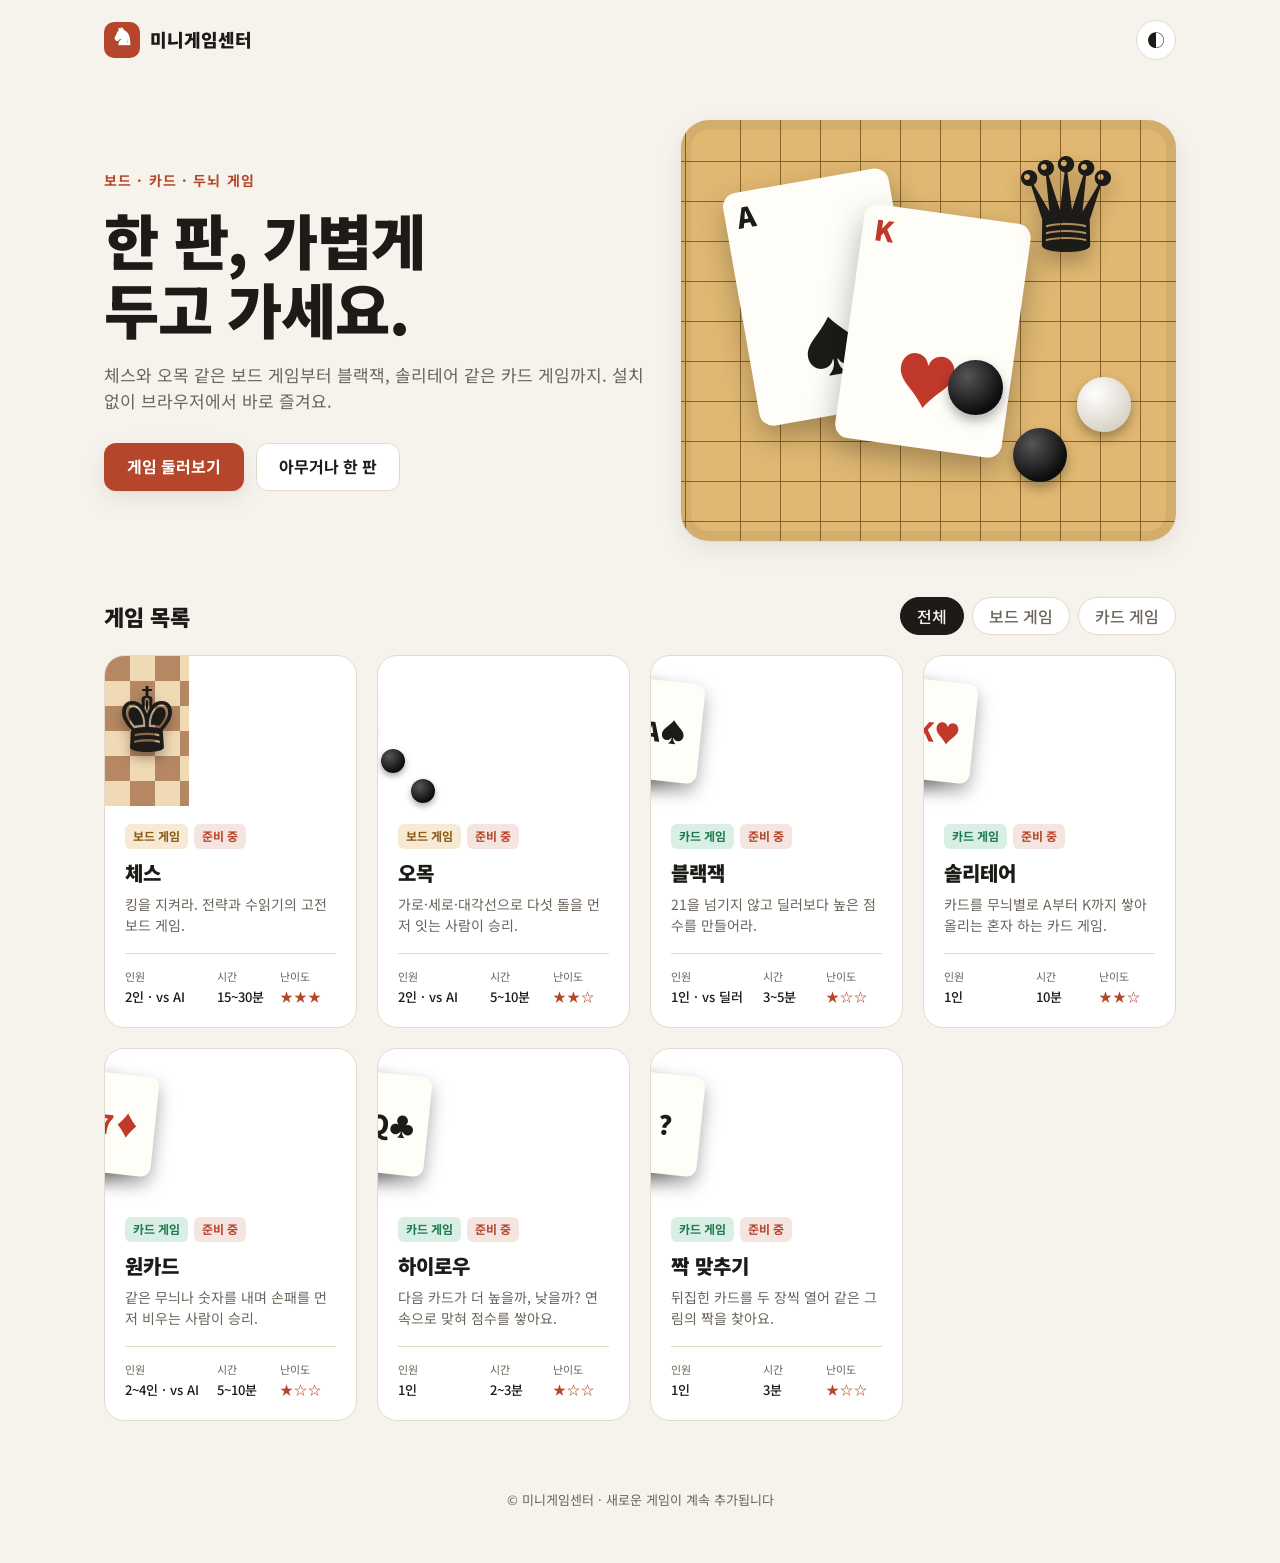
==== index.html @ bc5f4007 "Add mini game center main screen Lobby page listing chess, omok and card games (blackjack, solitaire" ====
<!doctype html>
<html lang="ko">
<head>
  <meta charset="utf-8">
  <meta name="viewport" content="width=device-width, initial-scale=1">
  <title>미니게임센터</title>
  <meta name="description" content="체스, 오목, 카드 게임을 한 곳에서 즐기는 미니게임센터">
  <link rel="preconnect" href="https://fonts.googleapis.com">
  <link rel="preconnect" href="https://fonts.gstatic.com" crossorigin>
  <link href="https://fonts.googleapis.com/css2?family=Noto+Sans+KR:wght@400;500;700;900&family=Noto+Sans+Symbols+2&display=swap" rel="stylesheet">
  <link rel="stylesheet" href="assets/style.css">
</head>
<body>
  <header class="topbar">
    <a class="brand" href="./">
      <span class="brand-mark" aria-hidden="true">♞</span>
      <span>미니게임센터</span>
    </a>
    <button class="theme-toggle" id="themeToggle" type="button" aria-label="테마 전환">
      <span aria-hidden="true">◐</span>
    </button>
  </header>

  <main>
    <section class="hero">
      <div class="hero-text">
        <p class="eyebrow">보드 · 카드 · 두뇌 게임</p>
        <h1>한 판, 가볍게<br>두고 가세요.</h1>
        <p class="lead">체스와 오목 같은 보드 게임부터 블랙잭, 솔리테어 같은 카드 게임까지. 설치 없이 브라우저에서 바로 즐겨요.</p>
        <div class="hero-actions">
          <a class="btn btn-primary" href="#games">게임 둘러보기</a>
          <button class="btn btn-ghost" id="randomPick" type="button">아무거나 한 판</button>
        </div>
      </div>
      <div class="hero-art" aria-hidden="true">
        <div class="float-card c1"><span class="rank">A</span><span class="suit">♠</span></div>
        <div class="float-card c2 red"><span class="rank">K</span><span class="suit">♥</span></div>
        <div class="float-piece p1">♛</div>
        <div class="stone s1"></div>
        <div class="stone s2"></div>
        <div class="stone s3"></div>
      </div>
    </section>

    <section class="recent" id="recentSection" hidden>
      <h2 class="section-title">최근 플레이</h2>
      <div class="recent-list" id="recentList"></div>
    </section>

    <section class="games" id="games">
      <div class="games-head">
        <h2 class="section-title">게임 목록</h2>
        <div class="filters" role="tablist" aria-label="게임 분류">
          <button class="chip is-active" role="tab" aria-selected="true" data-filter="all">전체</button>
          <button class="chip" role="tab" aria-selected="false" data-filter="board">보드 게임</button>
          <button class="chip" role="tab" aria-selected="false" data-filter="card">카드 게임</button>
        </div>
      </div>
      <div class="grid" id="gameGrid"></div>
    </section>
  </main>

  <footer class="footer">
    <p>© 미니게임센터 · 새로운 게임이 계속 추가됩니다</p>
  </footer>

  <div class="toast" id="toast" role="status" aria-live="polite"></div>

  <script src="assets/games.js"></script>
  <script src="assets/main.js"></script>
</body>
</html>
---- assets/style.css ----
:root {
  --glyph: "Noto Sans Symbols 2", "Segoe UI Symbol", "DejaVu Sans", serif;
  --bg: #f6f3ec;
  --surface: #ffffff;
  --surface-2: #efe9dd;
  --text: #1d1b18;
  --muted: #6b655b;
  --line: #e2dbcc;
  --accent: #b5462b;
  --accent-ink: #ffffff;
  --board: #e0b872;
  --board-line: #8a6327;
  --felt: #1f6b47;
  --shadow: 0 1px 2px rgba(40, 30, 10, .06), 0 8px 24px rgba(40, 30, 10, .08);
  color-scheme: light;
}

@media (prefers-color-scheme: dark) {
  :root:not([data-theme="light"]) {
    --bg: #14130f;
    --surface: #1e1c17;
    --surface-2: #292620;
    --text: #f1ece2;
    --muted: #a59d8f;
    --line: #36322a;
    --accent: #e0714f;
    --accent-ink: #1a0f0a;
    --board: #b98d48;
    --board-line: #5e4219;
    --felt: #1a5a3c;
    --shadow: 0 1px 2px rgba(0, 0, 0, .3), 0 8px 24px rgba(0, 0, 0, .35);
    color-scheme: dark;
  }
}

:root[data-theme="dark"] {
  --bg: #14130f;
  --surface: #1e1c17;
  --surface-2: #292620;
  --text: #f1ece2;
  --muted: #a59d8f;
  --line: #36322a;
  --accent: #e0714f;
  --accent-ink: #1a0f0a;
  --board: #b98d48;
  --board-line: #5e4219;
  --felt: #1a5a3c;
  --shadow: 0 1px 2px rgba(0, 0, 0, .3), 0 8px 24px rgba(0, 0, 0, .35);
  color-scheme: dark;
}

* { box-sizing: border-box; }

html { scroll-behavior: smooth; }

body {
  margin: 0;
  background: var(--bg);
  color: var(--text);
  font-family: "Noto Sans KR", system-ui, -apple-system, sans-serif;
  line-height: 1.55;
  -webkit-font-smoothing: antialiased;
}

main, .topbar, .footer {
  width: 100%;
  max-width: 1120px;
  margin: 0 auto;
  padding-left: 24px;
  padding-right: 24px;
}

button { font: inherit; color: inherit; }

/* ---------- 상단 바 ---------- */
.topbar {
  display: flex;
  align-items: center;
  justify-content: space-between;
  padding-top: 20px;
  padding-bottom: 20px;
}

.brand {
  display: flex;
  align-items: center;
  gap: 10px;
  font-weight: 900;
  font-size: 18px;
  color: var(--text);
  text-decoration: none;
}

.brand-mark {
  display: grid;
  place-items: center;
  width: 36px;
  height: 36px;
  border-radius: 10px;
  background: var(--accent);
  color: var(--accent-ink);
  font-size: 22px;
  font-family: var(--glyph);
}

.theme-toggle {
  width: 40px;
  height: 40px;
  border-radius: 50%;
  border: 1px solid var(--line);
  background: var(--surface);
  cursor: pointer;
  font-size: 18px;
}

/* ---------- 히어로 ---------- */
.hero {
  display: grid;
  grid-template-columns: 1.1fr 1fr;
  gap: 32px;
  align-items: center;
  padding: 40px 0 56px;
}

.eyebrow {
  margin: 0 0 12px;
  color: var(--accent);
  font-weight: 700;
  font-size: 14px;
  letter-spacing: .08em;
}

.hero h1 {
  margin: 0;
  font-size: clamp(36px, 6vw, 60px);
  line-height: 1.15;
  font-weight: 900;
  letter-spacing: -.02em;
}

.lead {
  margin: 20px 0 28px;
  max-width: 34em;
  color: var(--muted);
  font-size: 17px;
}

.hero-actions { display: flex; gap: 12px; flex-wrap: wrap; }

.btn {
  display: inline-flex;
  align-items: center;
  justify-content: center;
  height: 48px;
  padding: 0 22px;
  border-radius: 12px;
  font-weight: 700;
  text-decoration: none;
  cursor: pointer;
  border: 1px solid transparent;
  transition: transform .15s ease, box-shadow .15s ease;
}

.btn:hover { transform: translateY(-1px); }
.btn-primary { background: var(--accent); color: var(--accent-ink); box-shadow: var(--shadow); }
.btn-ghost { background: var(--surface); border-color: var(--line); color: var(--text); }

.hero-art {
  position: relative;
  aspect-ratio: 1 / .85;
  border-radius: 28px;
  background:
    repeating-linear-gradient(0deg, transparent 0 39px, var(--board-line) 39px 40px),
    repeating-linear-gradient(90deg, transparent 0 39px, var(--board-line) 39px 40px),
    var(--board);
  background-position: 20px 20px;
  box-shadow: var(--shadow), inset 0 0 0 10px rgba(0, 0, 0, .06);
  overflow: hidden;
}

.float-card {
  position: absolute;
  width: 34%;
  aspect-ratio: 5 / 7;
  border-radius: 14px;
  background: #fffdf8;
  color: #1d1b18;
  box-shadow: 0 12px 30px rgba(0, 0, 0, .28);
  display: flex;
  flex-direction: column;
  justify-content: space-between;
  padding: 10px 12px;
  font-weight: 900;
}

.float-card .rank { font-size: 28px; line-height: 1; }
.float-card .suit { align-self: center; font-size: 64px; line-height: 1; margin-bottom: 20%; }
.float-card.red { color: #c0392b; }
.c1 { left: 12%; top: 14%; transform: rotate(-10deg); animation: bob 6s ease-in-out infinite; }
.c2 { left: 34%; top: 22%; transform: rotate(8deg); animation: bob 6s ease-in-out -3s infinite; }

.float-piece {
  position: absolute;
  right: 10%;
  top: 10%;
  font-size: clamp(70px, 11vw, 120px);
  line-height: 1;
  font-family: var(--glyph);
  color: #1d1b18;
  text-shadow: 0 10px 20px rgba(0, 0, 0, .3);
}

.stone {
  position: absolute;
  width: 11%;
  aspect-ratio: 1;
  border-radius: 50%;
  box-shadow: 0 6px 12px rgba(0, 0, 0, .3);
}
.s1 { right: 22%; bottom: 14%; background: radial-gradient(circle at 35% 30%, #555, #0d0d0d 70%); }
.s2 { right: 9%; bottom: 26%; background: radial-gradient(circle at 35% 30%, #fff, #d8d3c8 75%); }
.s3 { right: 35%; bottom: 30%; background: radial-gradient(circle at 35% 30%, #555, #0d0d0d 70%); }

@keyframes bob {
  50% { translate: 0 -8px; }
}

@media (prefers-reduced-motion: reduce) {
  .c1, .c2 { animation: none; }
  html { scroll-behavior: auto; }
}

/* ---------- 섹션 ---------- */
.section-title {
  margin: 0;
  font-size: 22px;
  font-weight: 900;
}

.recent { padding-bottom: 40px; }
.recent .section-title { margin-bottom: 14px; }

.recent-list { display: flex; gap: 10px; flex-wrap: wrap; }

.recent-item {
  display: flex;
  align-items: center;
  gap: 10px;
  padding: 8px 16px 8px 8px;
  border-radius: 999px;
  border: 1px solid var(--line);
  background: var(--surface);
  cursor: pointer;
  font-weight: 500;
}

.recent-icon {
  font-family: var(--glyph);
  display: grid;
  place-items: center;
  width: 32px;
  height: 32px;
  border-radius: 50%;
  font-size: 14px;
  font-weight: 700;
  color: #fff;
  background: var(--felt);
}
.recent-icon.board { background: var(--board-line); }

.games-head {
  display: flex;
  align-items: center;
  justify-content: space-between;
  gap: 16px;
  flex-wrap: wrap;
  margin-bottom: 20px;
}

.filters { display: flex; gap: 8px; flex-wrap: wrap; }

.chip {
  height: 38px;
  padding: 0 16px;
  border-radius: 999px;
  border: 1px solid var(--line);
  background: var(--surface);
  color: var(--muted);
  font-weight: 500;
  cursor: pointer;
}
.chip.is-active { background: var(--text); color: var(--bg); border-color: var(--text); }

/* ---------- 게임 카드 ---------- */
.grid {
  display: grid;
  grid-template-columns: repeat(auto-fill, minmax(250px, 1fr));
  gap: 20px;
}

.game-card {
  display: flex;
  flex-direction: column;
  padding: 0;
  text-align: left;
  border: 1px solid var(--line);
  border-radius: 20px;
  background: var(--surface);
  overflow: hidden;
  cursor: pointer;
  transition: transform .18s ease, box-shadow .18s ease;
}

.game-card:hover, .game-card:focus-visible {
  transform: translateY(-4px);
  box-shadow: var(--shadow);
  outline: none;
}
.game-card:focus-visible { outline: 3px solid var(--accent); outline-offset: 2px; }

.art {
  position: relative;
  height: 150px;
  display: grid;
  place-items: center;
}

.art-chess {
  background:
    conic-gradient(#f0d9b5 25%, #b58863 0 50%, #f0d9b5 0 75%, #b58863 0) 0 0 / 50px 50px;
}
.art-chess span {
  font-family: var(--glyph);
  font-size: 84px;
  line-height: 1;
  color: #1d1b18;
  text-shadow: 0 6px 12px rgba(0, 0, 0, .35);
}

.art-omok {
  background:
    repeating-linear-gradient(0deg, transparent 0 29px, var(--board-line) 29px 30px),
    repeating-linear-gradient(90deg, transparent 0 29px, var(--board-line) 29px 30px),
    var(--board);
  background-position: 15px 15px;
}
.art-omok .st {
  position: absolute;
  width: 24px;
  height: 24px;
  border-radius: 50%;
  left: calc(50% - 87px + var(--x) * 30px);
  top: calc(15px + var(--y) * 30px - 12px);
  box-shadow: 0 3px 6px rgba(0, 0, 0, .35);
}
.art-omok .st.b { background: radial-gradient(circle at 35% 30%, #555, #0d0d0d 70%); }
.art-omok .st.w { background: radial-gradient(circle at 35% 30%, #fff, #d8d3c8 75%); }

.art-felt {
  --felt-c: var(--felt);
  background: radial-gradient(circle at 50% 40%, color-mix(in srgb, var(--felt-c) 80%, #fff), var(--felt-c) 70%);
}
.art-felt.felt-red { --felt-c: #7a2330; }
.art-felt.felt-blue { --felt-c: #1f4f7a; }
.art-felt.felt-gold { --felt-c: #7a5a1f; }
.art-felt.felt-purple { --felt-c: #4b2f7a; }

.mini-card {
  position: absolute;
  width: 72px;
  height: 100px;
  border-radius: 10px;
  background: #fffdf8;
  color: #1d1b18;
  display: grid;
  place-items: center;
  font-size: 26px;
  font-weight: 900;
  box-shadow: 0 8px 18px rgba(0, 0, 0, .35);
  transform: translateX(14px) rotate(6deg);
}
.mini-card.red { color: #c0392b; }
.mini-card.back {
  transform: translateX(-22px) rotate(-8deg);
  background:
    repeating-linear-gradient(45deg, rgba(255, 255, 255, .18) 0 6px, transparent 6px 12px),
    #2b2a5c;
  border: 4px solid #fffdf8;
}

.game-card:hover .mini-card:not(.back) { transform: translateX(22px) translateY(-6px) rotate(10deg); }
.mini-card { transition: transform .2s ease; }

.game-body { padding: 18px 20px 20px; display: flex; flex-direction: column; flex: 1; }

.game-meta { display: flex; gap: 6px; margin-bottom: 8px; }

.tag {
  font-size: 12px;
  font-weight: 700;
  padding: 3px 8px;
  border-radius: 6px;
  background: var(--surface-2);
  color: var(--muted);
}
.tag-board { color: #8a5a17; background: color-mix(in srgb, #e0b872 30%, transparent); }
.tag-card { color: #1f7a4f; background: color-mix(in srgb, #2fa36b 18%, transparent); }
.tag-soon { color: var(--accent); background: color-mix(in srgb, var(--accent) 14%, transparent); }

:root[data-theme="dark"] .tag-board { color: #e8c07f; }
:root[data-theme="dark"] .tag-card { color: #6fd3a0; }
@media (prefers-color-scheme: dark) {
  :root:not([data-theme="light"]) .tag-board { color: #e8c07f; }
  :root:not([data-theme="light"]) .tag-card { color: #6fd3a0; }
}

.game-body h3 { margin: 0 0 6px; font-size: 20px; font-weight: 900; }
.game-body p { margin: 0 0 16px; color: var(--muted); font-size: 14px; }

.stats {
  margin: auto 0 0;
  display: grid;
  grid-template-columns: 1.5fr 1fr 1fr;
  gap: 8px;
  padding-top: 14px;
  border-top: 1px solid var(--line);
}
.stats dt { font-size: 11px; color: var(--muted); }
.stats dd { margin: 2px 0 0; font-size: 13px; font-weight: 500; white-space: nowrap; }
.stats .stars { color: var(--accent); letter-spacing: 1px; }

/* ---------- 기타 ---------- */
.footer {
  padding-top: 56px;
  padding-bottom: 40px;
  color: var(--muted);
  font-size: 13px;
  text-align: center;
}

.toast {
  position: fixed;
  left: 50%;
  bottom: 28px;
  translate: -50% 20px;
  max-width: calc(100% - 32px);
  padding: 12px 20px;
  border-radius: 12px;
  background: var(--text);
  color: var(--bg);
  font-weight: 500;
  font-size: 14px;
  opacity: 0;
  pointer-events: none;
  transition: opacity .2s ease, translate .2s ease;
}
.toast.show { opacity: 1; translate: -50% 0; }

@media (max-width: 760px) {
  main, .topbar, .footer { padding-left: 16px; padding-right: 16px; }
  .hero { grid-template-columns: 1fr; padding: 16px 0 40px; }
  .hero-art { order: -1; max-height: 280px; aspect-ratio: auto; height: 260px; }
  .float-card { width: 28%; }
}
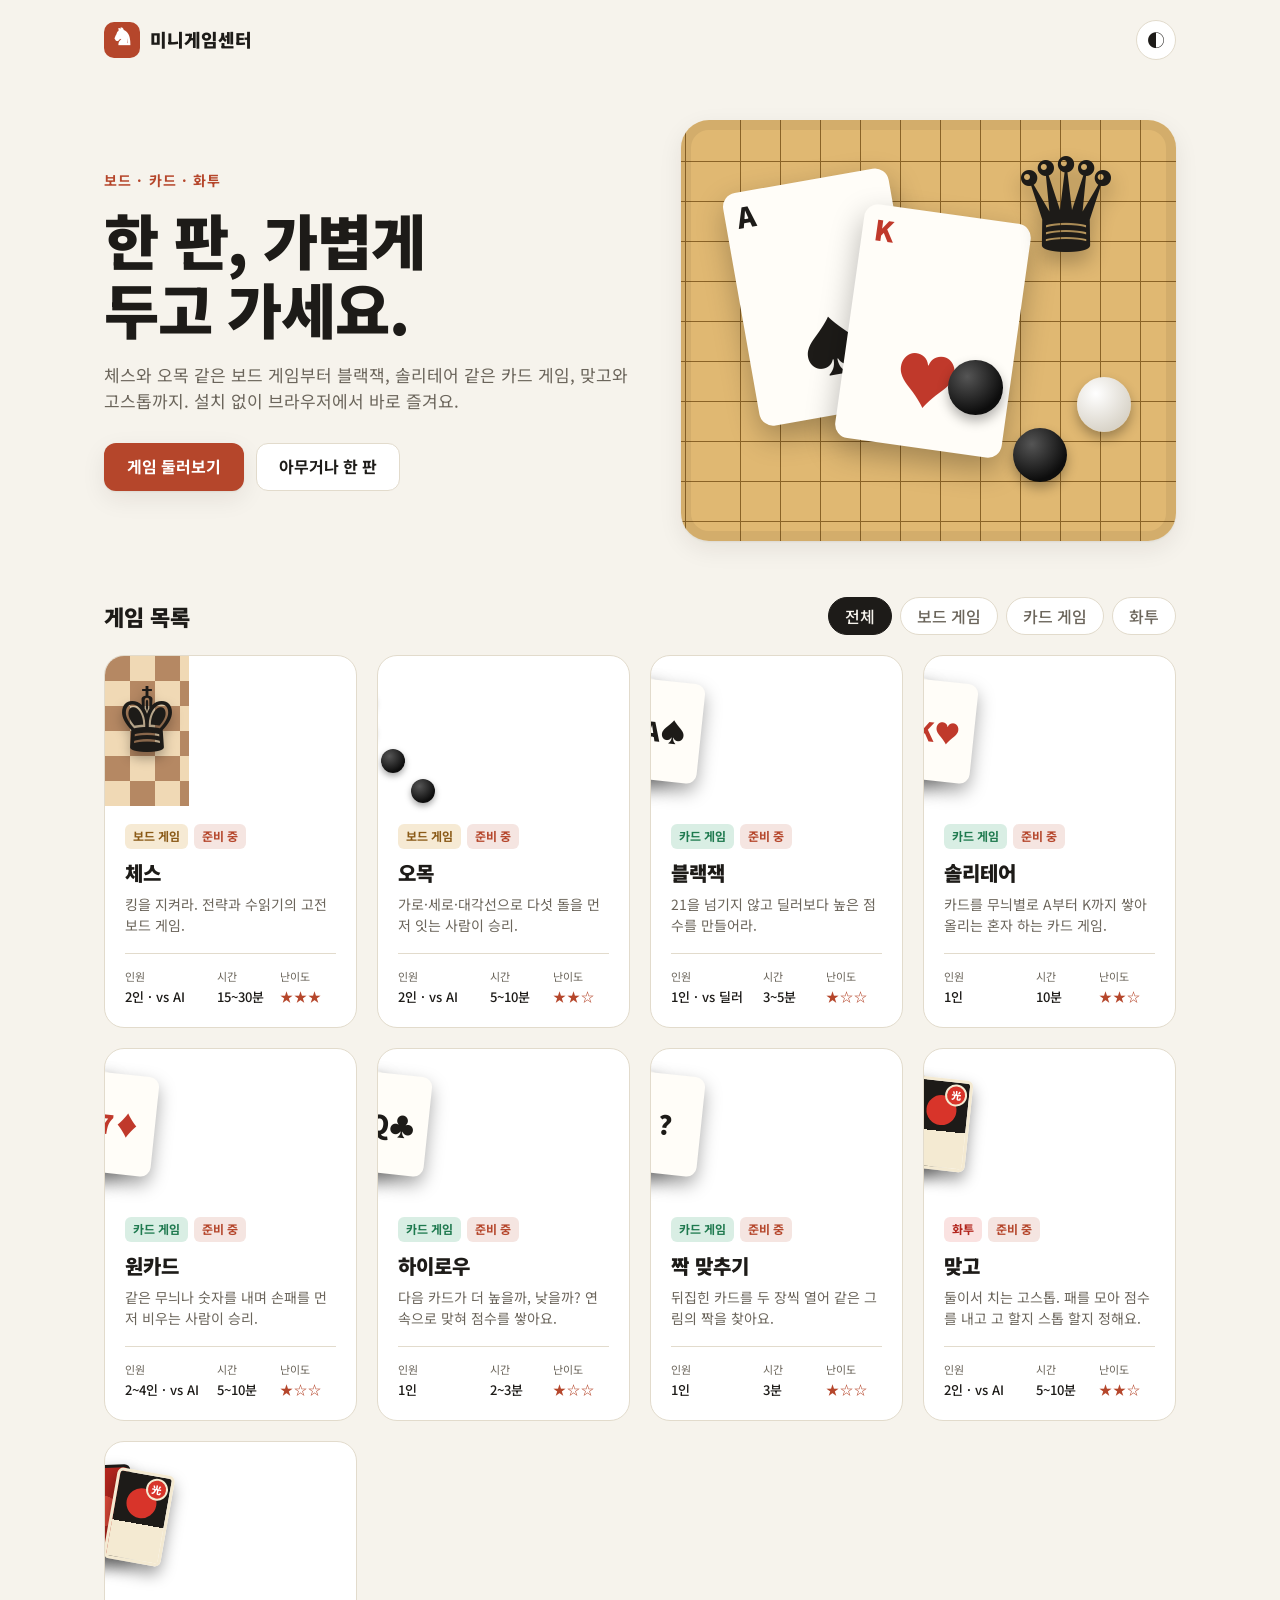
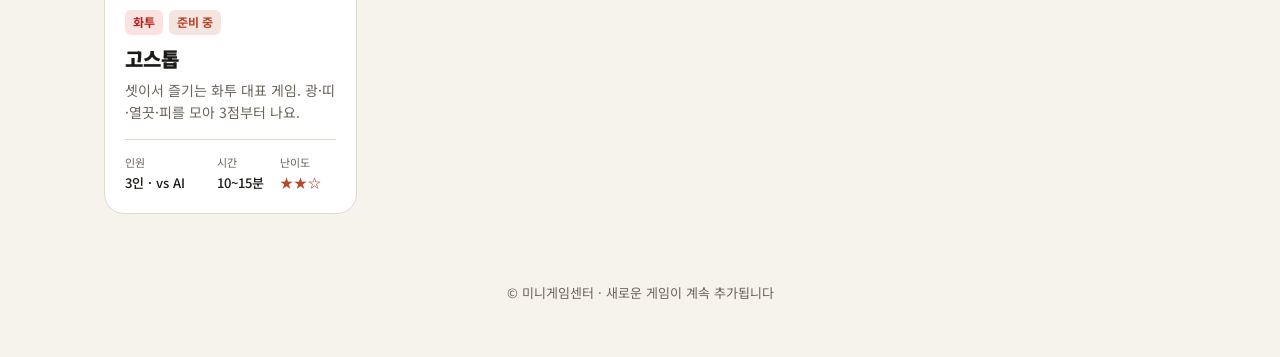
==== commit c7b52e4f: "Add 맞고 and 고스톱 to the game center New 화투 category with its own filter chip, tag colors and card art " ====
--- a/index.html
+++ b/index.html
@@ -4,7 +4,7 @@
   <meta charset="utf-8">
   <meta name="viewport" content="width=device-width, initial-scale=1">
   <title>미니게임센터</title>
-  <meta name="description" content="체스, 오목, 카드 게임을 한 곳에서 즐기는 미니게임센터">
+  <meta name="description" content="체스, 오목, 카드 게임, 맞고·고스톱을 한 곳에서 즐기는 미니게임센터">
   <link rel="preconnect" href="https://fonts.googleapis.com">
   <link rel="preconnect" href="https://fonts.gstatic.com" crossorigin>
   <link href="https://fonts.googleapis.com/css2?family=Noto+Sans+KR:wght@400;500;700;900&family=Noto+Sans+Symbols+2&display=swap" rel="stylesheet">
@@ -24,9 +24,9 @@
   <main>
     <section class="hero">
       <div class="hero-text">
-        <p class="eyebrow">보드 · 카드 · 두뇌 게임</p>
+        <p class="eyebrow">보드 · 카드 · 화투</p>
         <h1>한 판, 가볍게<br>두고 가세요.</h1>
-        <p class="lead">체스와 오목 같은 보드 게임부터 블랙잭, 솔리테어 같은 카드 게임까지. 설치 없이 브라우저에서 바로 즐겨요.</p>
+        <p class="lead">체스와 오목 같은 보드 게임부터 블랙잭, 솔리테어 같은 카드 게임, 맞고와 고스톱까지. 설치 없이 브라우저에서 바로 즐겨요.</p>
         <div class="hero-actions">
           <a class="btn btn-primary" href="#games">게임 둘러보기</a>
           <button class="btn btn-ghost" id="randomPick" type="button">아무거나 한 판</button>
@@ -54,6 +54,7 @@
           <button class="chip is-active" role="tab" aria-selected="true" data-filter="all">전체</button>
           <button class="chip" role="tab" aria-selected="false" data-filter="board">보드 게임</button>
           <button class="chip" role="tab" aria-selected="false" data-filter="card">카드 게임</button>
+          <button class="chip" role="tab" aria-selected="false" data-filter="hwatu">화투</button>
         </div>
       </div>
       <div class="grid" id="gameGrid"></div>
--- a/assets/style.css
+++ b/assets/style.css
@@ -267,6 +267,7 @@
   background: var(--felt);
 }
 .recent-icon.board { background: var(--board-line); }
+.recent-icon.hwatu { background: #b3261e; }
 
 .games-head {
   display: flex;
@@ -388,6 +389,70 @@
   border: 4px solid #fffdf8;
 }
 
+/* 화투 */
+.art-hwatu {
+  background:
+    repeating-linear-gradient(45deg, rgba(255, 255, 255, .04) 0 2px, transparent 2px 6px),
+    radial-gradient(circle at 50% 40%, #3d6b4a, #1d3a27 75%);
+}
+
+.hw-card {
+  position: absolute;
+  width: 58px;
+  height: 92px;
+  border-radius: 6px;
+  box-shadow: 0 8px 16px rgba(0, 0, 0, .4);
+  transition: transform .2s ease;
+}
+
+.hw-card.back {
+  background:
+    radial-gradient(circle at 50% 50%, #e04a3a 0 30%, transparent 31%),
+    #b3261e;
+  border: 3px solid #1d1b18;
+}
+
+.hw-card.face {
+  background: linear-gradient(#1d1b18 0 58%, #f4ead2 58%);
+  border: 3px solid #f4ead2;
+  overflow: hidden;
+}
+
+.hw-sun {
+  position: absolute;
+  left: 50%;
+  top: 14px;
+  width: 30px;
+  height: 30px;
+  margin-left: -15px;
+  border-radius: 50%;
+  background: #d8342a;
+}
+
+.hw-mark {
+  position: absolute;
+  right: 4px;
+  top: 4px;
+  width: 18px;
+  height: 18px;
+  display: grid;
+  place-items: center;
+  border-radius: 50%;
+  background: #d8342a;
+  color: #fff;
+  font-size: 10px;
+  font-weight: 900;
+  box-shadow: 0 0 0 2px #f4ead2;
+}
+
+.art-hwatu.n2 .hw-card.back { transform: translateX(-20px) rotate(-8deg); }
+.art-hwatu.n2 .hw-card.face { transform: translateX(16px) rotate(6deg); }
+.art-hwatu.n3 .hw-card.back:nth-child(1) { transform: translateX(-38px) rotate(-14deg); }
+.art-hwatu.n3 .hw-card.back:nth-child(2) { transform: translateX(-2px) rotate(-2deg) translateY(-6px); }
+.art-hwatu.n3 .hw-card.face { transform: translateX(34px) rotate(10deg); }
+.game-card:hover .art-hwatu .hw-card.face { transform: translateX(40px) translateY(-6px) rotate(14deg); }
+.game-card:hover .art-hwatu.n2 .hw-card.face { transform: translateX(22px) translateY(-6px) rotate(10deg); }
+
 .game-card:hover .mini-card:not(.back) { transform: translateX(22px) translateY(-6px) rotate(10deg); }
 .mini-card { transition: transform .2s ease; }
 
@@ -405,13 +470,16 @@
 }
 .tag-board { color: #8a5a17; background: color-mix(in srgb, #e0b872 30%, transparent); }
 .tag-card { color: #1f7a4f; background: color-mix(in srgb, #2fa36b 18%, transparent); }
+.tag-hwatu { color: #b3261e; background: color-mix(in srgb, #d8342a 14%, transparent); }
 .tag-soon { color: var(--accent); background: color-mix(in srgb, var(--accent) 14%, transparent); }
 
 :root[data-theme="dark"] .tag-board { color: #e8c07f; }
 :root[data-theme="dark"] .tag-card { color: #6fd3a0; }
+:root[data-theme="dark"] .tag-hwatu { color: #ff8a7a; }
 @media (prefers-color-scheme: dark) {
   :root:not([data-theme="light"]) .tag-board { color: #e8c07f; }
   :root:not([data-theme="light"]) .tag-card { color: #6fd3a0; }
+  :root:not([data-theme="light"]) .tag-hwatu { color: #ff8a7a; }
 }
 
 .game-body h3 { margin: 0 0 6px; font-size: 20px; font-weight: 900; }
